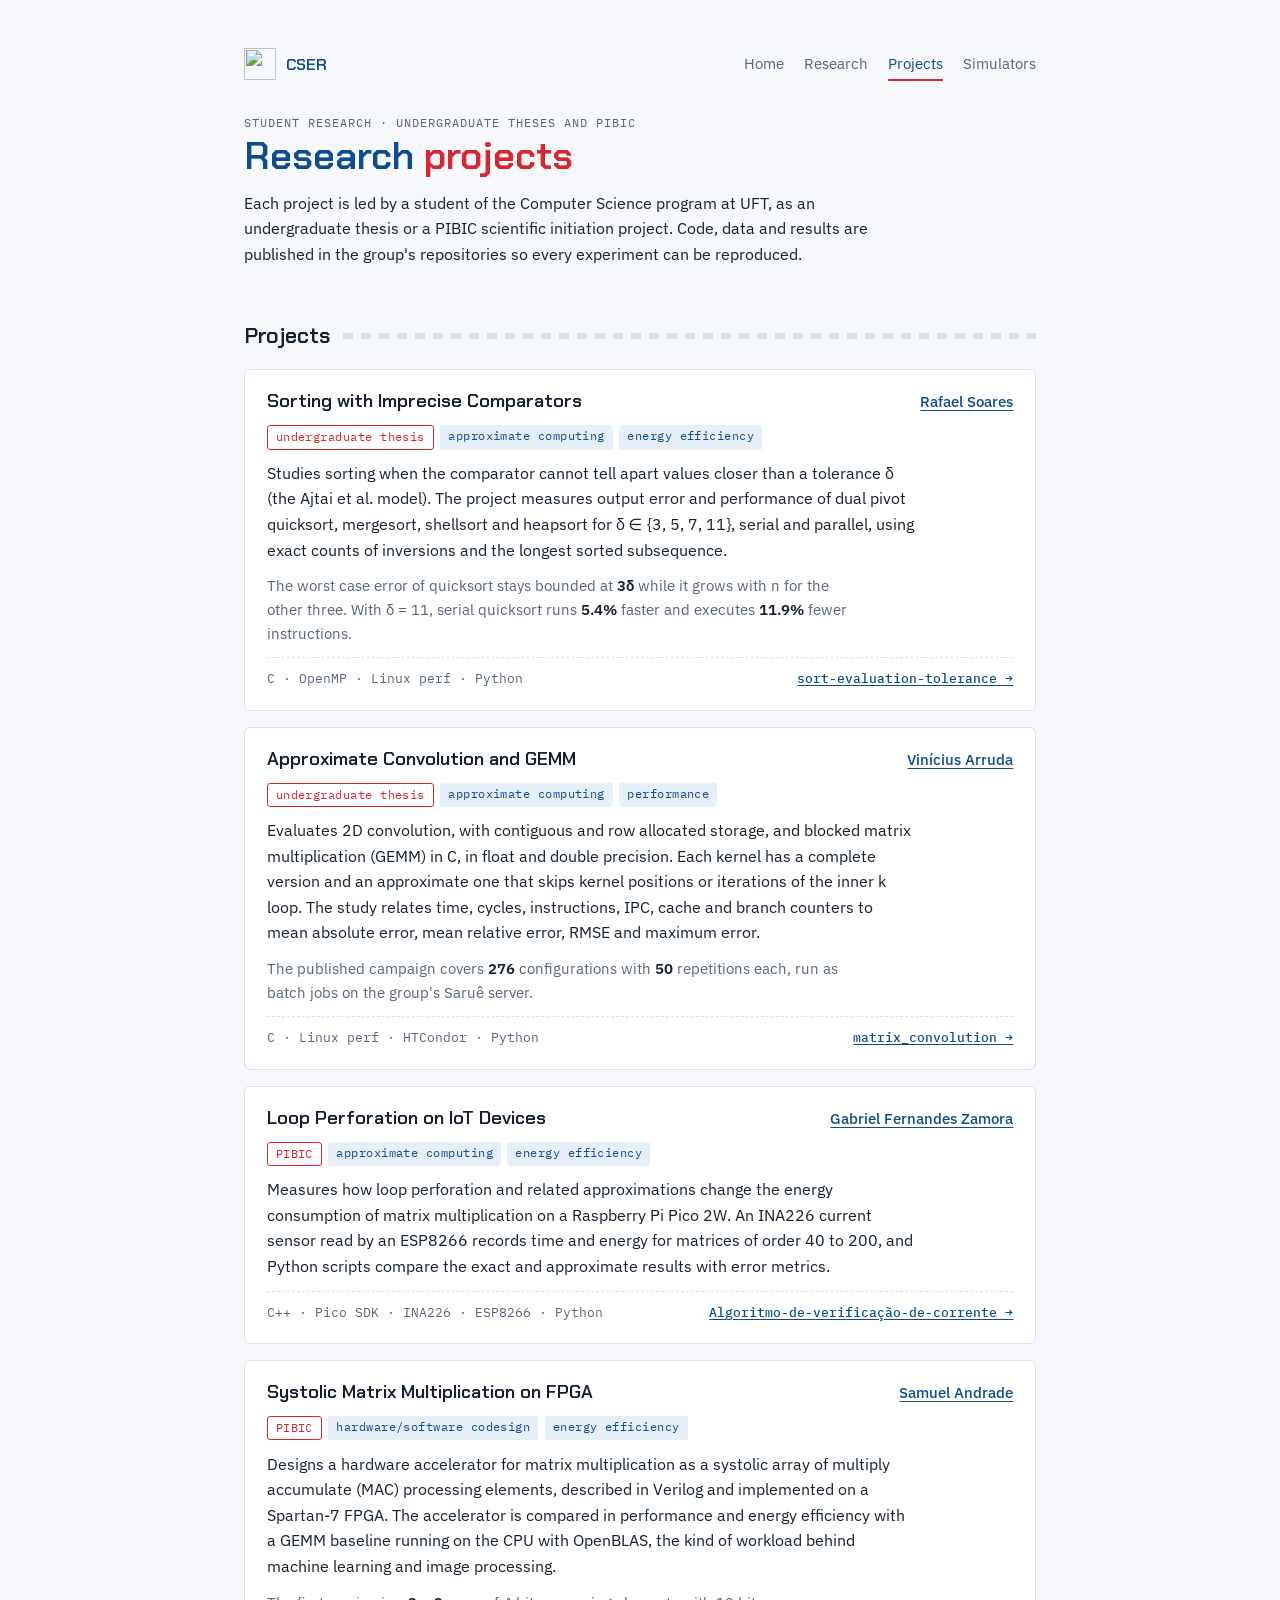
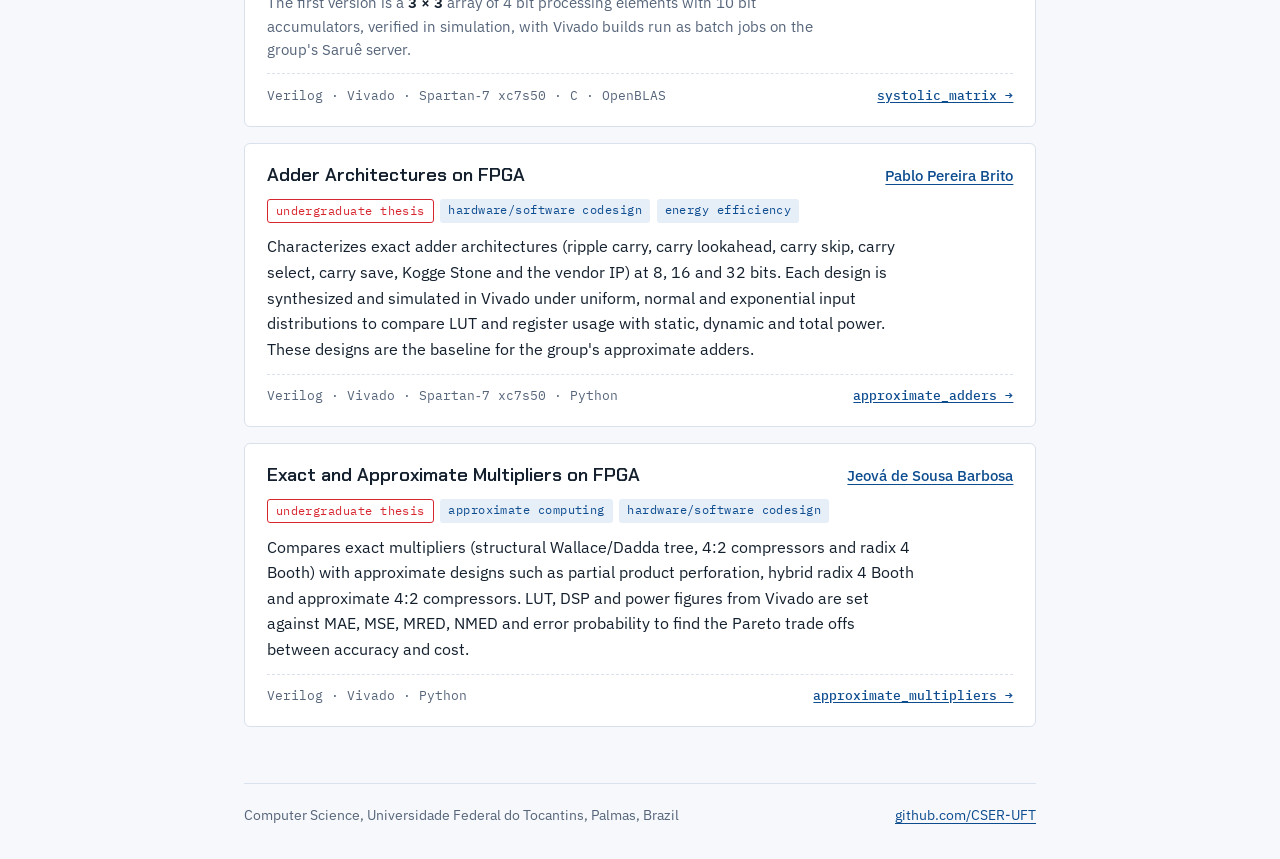
==== projects.html @ 8903ce68 "Projects page and the systolic_matrix project Projects move to their own page, with a commented temp" ====
<!DOCTYPE html>
<html lang="en">
<head>
<meta charset="UTF-8">
<meta name="viewport" content="width=device-width, initial-scale=1, viewport-fit=cover">
<title>CSER Projects</title>
<meta name="description" content="Student research projects of the CSER group at UFT: undergraduate theses and PIBIC projects on approximate computing, energy efficiency and hardware/software codesign.">
<link rel="icon" href="logo.png">
<link rel="preconnect" href="https://fonts.googleapis.com">
<link rel="preconnect" href="https://fonts.gstatic.com" crossorigin>
<link rel="stylesheet" href="https://fonts.googleapis.com/css2?family=Chakra+Petch:wght@500;600&family=IBM+Plex+Mono:wght@400;500&family=IBM+Plex+Sans:wght@400;500;600&display=swap">
<link rel="stylesheet" href="style.css">
</head>
<body>
<div class="wrap">
<div class="topbar">
  <a class="brand" href="index.html"><img src="logo.png" alt="">CSER</a>
  <nav aria-label="Site">
    <a href="index.html">Home</a>
    <a href="research.html">Research</a>
    <a href="projects.html" aria-current="page">Projects</a>
    <a href="simulators.html">Simulators</a>
  </nav>
</div>

<header style="grid-template-columns: 1fr;">
  <div>
    <div class="eyebrow">Student research &middot; undergraduate theses and PIBIC</div>
    <h1>Research <span>projects</span></h1>
    <p class="lead">Each project is led by a student of the Computer Science program at UFT, as an undergraduate thesis or a PIBIC scientific initiation project. Code, data and results are published in the group's repositories so every experiment can be reproduced.</p>
  </div>
</header>

<section aria-labelledby="projects-title">
  <h2 id="projects-title">Projects</h2>
  <div class="projects">

    <!--
    To add a project, copy this block below, fill it in and give it a unique id
    (also add a line to the list on the home page and a row to the README table).

    <article class="project" id="short-id">
      <div class="project-head">
        <h3>Project title</h3>
        <div class="people"><a href="https://github.com/USER">Student name</a></div>
      </div>
      <div class="tags"><span class="tag kind">undergraduate thesis or PIBIC</span><span class="tag">research area</span></div>
      <p>What the project studies and how.</p>
      <p class="result">Main result so far, with <strong>numbers</strong> (optional).</p>
      <div class="spec"><span class="stack">Languages &middot; tools</span><a class="repo" href="https://github.com/CSER-UFT/REPO">REPO &rarr;</a></div>
    </article>
    -->

    <article class="project" id="sorting">
      <div class="project-head">
        <h3>Sorting with Imprecise Comparators</h3>
        <div class="people"><a href="https://github.com/RafaelSoares12">Rafael Soares</a></div>
      </div>
      <div class="tags"><span class="tag kind">undergraduate thesis</span><span class="tag">approximate computing</span><span class="tag">energy efficiency</span></div>
      <p>Studies sorting when the comparator cannot tell apart values closer than a tolerance &delta; (the Ajtai et al. model). The project measures output error and performance of dual pivot quicksort, mergesort, shellsort and heapsort for &delta; &isin; {3, 5, 7, 11}, serial and parallel, using exact counts of inversions and the longest sorted subsequence.</p>
      <p class="result">The worst case error of quicksort stays bounded at <strong>3&delta;</strong> while it grows with n for the other three. With &delta; = 11, serial quicksort runs <strong>5.4%</strong> faster and executes <strong>11.9%</strong> fewer instructions.</p>
      <div class="spec"><span class="stack">C &middot; OpenMP &middot; Linux perf &middot; Python</span><a class="repo" href="https://github.com/CSER-UFT/sort-evaluation-tolerance">sort-evaluation-tolerance &rarr;</a></div>
    </article>

    <article class="project" id="convolution">
      <div class="project-head">
        <h3>Approximate Convolution and GEMM</h3>
        <div class="people"><a href="https://github.com/ViiniDev">Vinícius Arruda</a></div>
      </div>
      <div class="tags"><span class="tag kind">undergraduate thesis</span><span class="tag">approximate computing</span><span class="tag">performance</span></div>
      <p>Evaluates 2D convolution, with contiguous and row allocated storage, and blocked matrix multiplication (GEMM) in C, in float and double precision. Each kernel has a complete version and an approximate one that skips kernel positions or iterations of the inner k loop. The study relates time, cycles, instructions, IPC, cache and branch counters to mean absolute error, mean relative error, RMSE and maximum error.</p>
      <p class="result">The published campaign covers <strong>276</strong> configurations with <strong>50</strong> repetitions each, run as batch jobs on the group's Saruê server.</p>
      <div class="spec"><span class="stack">C &middot; Linux perf &middot; HTCondor &middot; Python</span><a class="repo" href="https://github.com/CSER-UFT/matrix_convolution">matrix_convolution &rarr;</a></div>
    </article>

    <article class="project" id="perforation">
      <div class="project-head">
        <h3>Loop Perforation on IoT Devices</h3>
        <div class="people"><a href="https://github.com/GFernandesZ">Gabriel Fernandes Zamora</a></div>
      </div>
      <div class="tags"><span class="tag kind">PIBIC</span><span class="tag">approximate computing</span><span class="tag">energy efficiency</span></div>
      <p>Measures how loop perforation and related approximations change the energy consumption of matrix multiplication on a Raspberry Pi Pico 2W. An INA226 current sensor read by an ESP8266 records time and energy for matrices of order 40 to 200, and Python scripts compare the exact and approximate results with error metrics.</p>
      <div class="spec"><span class="stack">C++ &middot; Pico SDK &middot; INA226 &middot; ESP8266 &middot; Python</span><a class="repo" href="https://github.com/CSER-UFT/Algoritmo-de-verifica-o-de-corrente">Algoritmo-de-verificação-de-corrente &rarr;</a></div>
    </article>

    <article class="project" id="systolic">
      <div class="project-head">
        <h3>Systolic Matrix Multiplication on FPGA</h3>
        <div class="people"><a href="https://github.com/Samuel1-salc">Samuel Andrade</a></div>
      </div>
      <div class="tags"><span class="tag kind">PIBIC</span><span class="tag">hardware/software codesign</span><span class="tag">energy efficiency</span></div>
      <p>Designs a hardware accelerator for matrix multiplication as a systolic array of multiply accumulate (MAC) processing elements, described in Verilog and implemented on a Spartan&#8209;7 FPGA. The accelerator is compared in performance and energy efficiency with a GEMM baseline running on the CPU with OpenBLAS, the kind of workload behind machine learning and image processing.</p>
      <p class="result">The first version is a <strong>3 &times; 3</strong> array of 4 bit processing elements with 10 bit accumulators, verified in simulation, with Vivado builds run as batch jobs on the group's Saru&ecirc; server.</p>
      <div class="spec"><span class="stack">Verilog &middot; Vivado &middot; Spartan&#8209;7 xc7s50 &middot; C &middot; OpenBLAS</span><a class="repo" href="https://github.com/CSER-UFT/systolic_matrix">systolic_matrix &rarr;</a></div>
    </article>

    <article class="project" id="adders">
      <div class="project-head">
        <h3>Adder Architectures on FPGA</h3>
        <div class="people"><a href="https://github.com/httpablo">Pablo Pereira Brito</a></div>
      </div>
      <div class="tags"><span class="tag kind">undergraduate thesis</span><span class="tag">hardware/software codesign</span><span class="tag">energy efficiency</span></div>
      <p>Characterizes exact adder architectures (ripple carry, carry lookahead, carry skip, carry select, carry save, Kogge Stone and the vendor IP) at 8, 16 and 32 bits. Each design is synthesized and simulated in Vivado under uniform, normal and exponential input distributions to compare LUT and register usage with static, dynamic and total power. These designs are the baseline for the group's approximate adders.</p>
      <div class="spec"><span class="stack">Verilog &middot; Vivado &middot; Spartan&#8209;7 xc7s50 &middot; Python</span><a class="repo" href="https://github.com/CSER-UFT/approximate_adders">approximate_adders &rarr;</a></div>
    </article>

    <article class="project" id="multipliers">
      <div class="project-head">
        <h3>Exact and Approximate Multipliers on FPGA</h3>
        <div class="people"><a href="https://github.com/jeovasb00">Jeová de Sousa Barbosa</a></div>
      </div>
      <div class="tags"><span class="tag kind">undergraduate thesis</span><span class="tag">approximate computing</span><span class="tag">hardware/software codesign</span></div>
      <p>Compares exact multipliers (structural Wallace/Dadda tree, 4:2 compressors and radix 4 Booth) with approximate designs such as partial product perforation, hybrid radix 4 Booth and approximate 4:2 compressors. LUT, DSP and power figures from Vivado are set against MAE, MSE, MRED, NMED and error probability to find the Pareto trade offs between accuracy and cost.</p>
      <div class="spec"><span class="stack">Verilog &middot; Vivado &middot; Python</span><a class="repo" href="https://github.com/CSER-UFT/approximate_multipliers">approximate_multipliers &rarr;</a></div>
    </article>

  </div>
</section>

<footer>
  <span>Computer Science, Universidade Federal do Tocantins, Palmas, Brazil</span>
  <a href="https://github.com/CSER-UFT">github.com/CSER-UFT</a>
</footer>

</div>
</body>
</html>
---- style.css ----
/* Layout: one narrow column like a datasheet; header block, research areas, project entries with a spec line, member roster. */
:root {
  --bg: #f6f8fb;
  --surface: #ffffff;
  --fg: #14202e;
  --muted: #56657a;
  --line: #d9e1ec;
  --chip: #0d4c8f;        /* package blue from the logo */
  --chip-soft: #e6eef8;
  --segment: #d8262f;     /* seven segment red from the logo, used sparingly */
  --font-display: "Chakra Petch", "IBM Plex Sans", system-ui, sans-serif;
  --font-body: "IBM Plex Sans", system-ui, -apple-system, "Segoe UI", sans-serif;
  --font-mono: "IBM Plex Mono", ui-monospace, "SFMono-Regular", Menlo, monospace;
  color-scheme: light;
}
@media (prefers-color-scheme: dark) {
  :root:not([data-theme="light"]) {
    --bg: #0d141d; --surface: #131c28; --fg: #e3e9f2; --muted: #93a2b7;
    --line: #243246; --chip: #7fb0ea; --chip-soft: #18283c; --segment: #ff5a5f;
    color-scheme: dark;
  }
}
:root[data-theme="dark"] {
  --bg: #0d141d; --surface: #131c28; --fg: #e3e9f2; --muted: #93a2b7;
  --line: #243246; --chip: #7fb0ea; --chip-soft: #18283c; --segment: #ff5a5f;
  color-scheme: dark;
}

* { box-sizing: border-box; }
html { -webkit-text-size-adjust: 100%; }
body {
  margin: 0;
  background: var(--bg);
  color: var(--fg);
  font-family: var(--font-body);
  font-size: 1rem;
  line-height: 1.6;
}
.wrap {
  max-width: 52rem;
  margin: 0 auto;
  padding-inline: 1.25rem;
  padding-block: 3rem 2rem;
  display: grid;
  gap: 3.5rem;
}
a { color: var(--chip); text-underline-offset: 0.18em; }
a:hover { text-decoration-thickness: 2px; }
a:focus-visible { outline: 2px solid var(--segment); outline-offset: 2px; border-radius: 2px; }
h1, h2, h3 { font-family: var(--font-display); font-weight: 600; line-height: 1.2; text-wrap: balance; margin: 0; }
p { margin: 0; }

/* Header */
header { display: grid; grid-template-columns: auto 1fr; gap: 1.5rem; align-items: center; }
header img { width: 6.5rem; height: 6.5rem; }
.eyebrow {
  font-family: var(--font-mono); font-size: 0.78rem; letter-spacing: 0.08em;
  text-transform: uppercase; color: var(--muted);
}
h1 { font-size: clamp(1.7rem, 4.5vw, 2.4rem); color: var(--chip); }
h1 span { color: var(--segment); }
.lead { margin-top: 0.75rem; max-width: 40rem; color: var(--fg); }
@media (max-width: 34rem) {
  header { grid-template-columns: 1fr; }
  header img { width: 5rem; height: 5rem; }
}

/* Section headings with a pin row, echoing the chip package in the logo */
section { display: grid; gap: 1.25rem; }
h2 {
  font-size: 1.35rem; display: flex; align-items: center; gap: 0.75rem;
}
h2::after {
  content: ""; flex: 1; height: 6px;
  background: repeating-linear-gradient(90deg, var(--line) 0 10px, transparent 10px 18px);
}

/* Research areas */
.areas { display: grid; grid-template-columns: repeat(3, 1fr); gap: 1rem; }
.area { border-top: 3px solid var(--chip); padding-top: 0.75rem; display: grid; gap: 0.35rem; align-content: start; }
.area h3 { font-size: 1rem; }
.area p { color: var(--muted); font-size: 0.93rem; }
@media (max-width: 40rem) { .areas { grid-template-columns: 1fr; } }

/* Projects */
.projects { display: grid; gap: 1rem; }
.project {
  background: var(--surface); border: 1px solid var(--line); border-radius: 6px;
  padding: 1.25rem 1.35rem; display: grid; gap: 0.7rem; min-width: 0;
}
.project-head { display: flex; flex-wrap: wrap; align-items: baseline; justify-content: space-between; gap: 0.25rem 1rem; }
.project h3 { font-size: 1.15rem; }
.people { font-size: 0.93rem; color: var(--muted); }
.people a { font-weight: 500; }
.tags { display: flex; flex-wrap: wrap; gap: 0.4rem; }
.tag {
  font-family: var(--font-mono); font-size: 0.72rem; letter-spacing: 0.04em;
  padding: 0.12rem 0.5rem; border-radius: 3px; background: var(--chip-soft); color: var(--chip);
}
.tag.kind { background: transparent; border: 1px solid var(--segment); color: var(--segment); }
.project p { max-width: 65ch; }
.result { font-size: 0.93rem; color: var(--muted); }
.result strong { color: var(--fg); font-weight: 600; font-variant-numeric: tabular-nums; }
.spec {
  display: flex; flex-wrap: wrap; justify-content: space-between; align-items: center; gap: 0.5rem 1rem;
  border-top: 1px dashed var(--line); padding-top: 0.7rem;
  font-family: var(--font-mono); font-size: 0.8rem; color: var(--muted);
}
.spec .stack { min-width: 0; overflow-wrap: anywhere; }
.repo { font-weight: 500; white-space: nowrap; }

/* Members */
.roster { display: grid; grid-template-columns: repeat(2, minmax(0, 1fr)); gap: 0.25rem 2rem; list-style: none; margin: 0; padding: 0; }
.roster li { display: flex; justify-content: space-between; gap: 1rem; padding-block: 0.45rem; border-bottom: 1px solid var(--line); }
.roster .handle { font-family: var(--font-mono); font-size: 0.82rem; color: var(--muted); white-space: nowrap; }
.roster-label { font-family: var(--font-mono); font-size: 0.78rem; letter-spacing: 0.08em; text-transform: uppercase; color: var(--muted); }
.members { display: grid; gap: 1.5rem; }
.members > div { display: grid; gap: 0.5rem; }
@media (max-width: 40rem) { .roster { grid-template-columns: 1fr; } }

footer {
  border-top: 1px solid var(--line); padding-top: 1.25rem;
  display: flex; flex-wrap: wrap; justify-content: space-between; gap: 0.5rem 1.5rem;
  font-size: 0.88rem; color: var(--muted);
}

/* Site navigation */
.topbar { display: flex; flex-wrap: wrap; align-items: center; justify-content: space-between; gap: 0.5rem 1.5rem; }
.brand { display: flex; align-items: center; gap: 0.6rem; font-family: var(--font-display); font-weight: 600; color: var(--chip); text-decoration: none; }
.brand img { width: 2rem; height: 2rem; }
.topbar nav { display: flex; flex-wrap: wrap; gap: 0.25rem 1.25rem; font-size: 0.95rem; }
.topbar nav a { text-decoration: none; color: var(--muted); padding-block: 0.2rem; border-bottom: 2px solid transparent; }
.topbar nav a:hover { color: var(--fg); }
.topbar nav a[aria-current="page"] { color: var(--chip); border-bottom-color: var(--segment); }
.wrap > .topbar + * { margin-top: -1.5rem; }

/* Research page */
.prose { display: grid; gap: 0.9rem; max-width: 65ch; }
.layers { display: grid; grid-template-columns: repeat(3, minmax(0, 1fr)); gap: 1rem; }
.layers > div { border-top: 3px solid var(--chip); padding-top: 0.75rem; display: grid; gap: 0.35rem; align-content: start; }
.layers h3 { font-size: 1rem; }
.layers p { font-size: 0.93rem; color: var(--muted); }
@media (max-width: 40rem) { .layers { grid-template-columns: 1fr; } }
.method { display: grid; gap: 1rem; }
.method > div { background: var(--surface); border: 1px solid var(--line); border-radius: 6px; padding: 1.1rem 1.25rem; display: grid; gap: 0.5rem; min-width: 0; }
.method h3 { font-size: 1.05rem; }
.method ul { margin: 0; padding-left: 1.2rem; display: grid; gap: 0.3rem; }
.notation { background: var(--chip-soft); border-radius: 6px; padding: 0.9rem 1.1rem; font-size: 0.95rem; }
.metrics { display: grid; grid-template-columns: repeat(2, minmax(0, 1fr)); gap: 1rem; }
.metric { background: var(--surface); border: 1px solid var(--line); border-radius: 6px; padding: 1rem 1.15rem; display: grid; gap: 0.45rem; align-content: start; min-width: 0; }
.metric-head { display: flex; align-items: baseline; gap: 0.6rem; flex-wrap: wrap; }
.metric-head .abbr { font-family: var(--font-mono); font-weight: 500; color: var(--segment); }
.metric-head h3 { font-size: 0.98rem; }
.metric .eq { overflow-x: auto; overflow-y: hidden; padding-block: 0.15rem; }
.metric p { font-size: 0.9rem; color: var(--muted); }
@media (max-width: 44rem) { .metrics { grid-template-columns: 1fr; } }
mjx-container { color: var(--fg); }


/* Research page, extended */
.two-col { display: grid; grid-template-columns: repeat(2, minmax(0, 1fr)); gap: 1.5rem 2.5rem; }
.two-col h3 { font-size: 1.02rem; }
.plain { margin: 0; padding-left: 1.2rem; display: grid; gap: 0.25rem; }
@media (max-width: 44rem) { .two-col { grid-template-columns: 1fr; } }
.steps { counter-reset: step; list-style: none; margin: 0; padding: 0; display: grid; grid-template-columns: repeat(3, minmax(0, 1fr)); gap: 1rem; }
.steps li { counter-increment: step; display: block; min-width: 0; background: var(--surface); border: 1px solid var(--line); border-radius: 6px; padding: 0.85rem 1rem 1rem; font-size: 0.95rem; line-height: 1.5; }
.steps li::before { content: counter(step, decimal-leading-zero); display: block; margin-bottom: 0.35rem; font-family: var(--font-mono); font-size: 0.8rem; font-weight: 500; letter-spacing: 0.06em; color: var(--segment); }
.steps strong { color: var(--chip); font-weight: 600; }
@media (max-width: 52rem) { .steps { grid-template-columns: repeat(2, minmax(0, 1fr)); } }
@media (max-width: 34rem) { .steps { grid-template-columns: 1fr; } }
.caption { font-size: 0.88rem; color: var(--muted); max-width: 65ch; }
.stack { display: grid; gap: 0.6rem; }
.layer { display: grid; grid-template-columns: 11rem 1fr; gap: 1rem; align-items: start; background: var(--surface); border: 1px solid var(--line); border-radius: 6px; padding: 1rem 1.1rem; }
.layer-name { font-family: var(--font-display); font-weight: 600; color: var(--chip); }
.chips { list-style: none; margin: 0; padding: 0; display: flex; flex-wrap: wrap; gap: 0.4rem; }
.chips li { font-size: 0.86rem; padding: 0.2rem 0.6rem; border-radius: 3px; background: var(--chip-soft); }
@media (max-width: 40rem) { .layer { grid-template-columns: 1fr; gap: 0.5rem; } }
.examples { display: grid; grid-template-columns: repeat(2, minmax(0, 1fr)); gap: 1rem; }
.example { background: var(--surface); border: 1px solid var(--line); border-radius: 6px; padding: 1rem 1.1rem; display: grid; gap: 0.55rem; align-content: start; min-width: 0; }
.example h3 { font-size: 1.02rem; }
.ex-kind { font-size: 0.88rem; color: var(--muted); }
.ex-step { display: grid; gap: 0.25rem; min-width: 0; }
.ex-label { font-family: var(--font-mono); font-size: 0.72rem; letter-spacing: 0.06em; text-transform: uppercase; color: var(--muted); }
.ex-label.ax { color: var(--segment); }
.example pre { margin: 0; overflow-x: auto; background: var(--bg); border: 1px solid var(--line); border-radius: 4px; padding: 0.55rem 0.7rem; font-family: var(--font-mono); font-size: 0.8rem; line-height: 1.5; }
.ex-note { font-size: 0.88rem; }
.cores { display: grid; gap: 4px; width: max-content; }
.cores.c4 { grid-template-columns: repeat(4, 1.1rem); }
.cores.c3 { grid-template-columns: repeat(3, 1.1rem); }
.cores i { display: block; width: 1.1rem; height: 1.1rem; border-radius: 2px; background: var(--chip); }
.cores.c3 i { opacity: 0.6; }
@media (max-width: 44rem) { .examples { grid-template-columns: 1fr; } }
.fronts { display: grid; grid-template-columns: repeat(2, minmax(0, 1fr)); gap: 1.25rem 2rem; }
.fronts article { display: grid; gap: 0.35rem; align-content: start; border-top: 3px solid var(--chip); padding-top: 0.75rem; }
.fronts h3 { font-size: 1.02rem; }
.fronts p { font-size: 0.95rem; }
@media (max-width: 44rem) { .fronts { grid-template-columns: 1fr; } }
.map { margin: 0; display: grid; gap: 0.5rem; overflow-x: auto; }
.map svg { width: 100%; max-width: 40rem; min-width: 30rem; height: auto; justify-self: center; }
.map .nodes rect { fill: var(--surface); stroke: var(--chip); stroke-width: 1.2; }
.map .nt { fill: var(--fg); font-family: var(--font-display); font-weight: 600; font-size: 14px; }
.map .ns { fill: var(--muted); font-family: var(--font-body); font-size: 11.5px; }
.map .e { fill: none; stroke: var(--chip); stroke-width: 1.6; }
.map .e.d { stroke: var(--muted); stroke-dasharray: 5 4; }
.map .el { fill: var(--muted); font-family: var(--font-mono); font-size: 10.5px; }
.map figcaption { font-size: 0.85rem; color: var(--muted); display: flex; flex-wrap: wrap; align-items: center; gap: 0.4rem; justify-content: center; }
.key { display: inline-block; width: 1.8rem; height: 0; border-top: 2px solid var(--chip); margin-left: 0.6rem; }
.key.dashed { border-top: 2px dashed var(--muted); }
.refs { margin: 0; padding-left: 1.2rem; display: grid; gap: 0.45rem; font-size: 0.92rem; max-width: 70ch; }

/* Faculty roles stay readable and wrap on narrow screens */
.roster.faculty .handle { white-space: normal; text-align: right; }

/* Simulators page */
.glance { overflow-x: auto; }
.glance table { width: 100%; border-collapse: collapse; font-size: 0.93rem; }
.glance th { text-align: left; font-family: var(--font-mono); font-size: 0.75rem; letter-spacing: 0.06em; text-transform: uppercase; color: var(--muted); font-weight: 500; padding: 0.4rem 0.75rem 0.4rem 0; border-bottom: 2px solid var(--line); }
.glance td { padding: 0.5rem 0.75rem 0.5rem 0; border-bottom: 1px solid var(--line); vertical-align: top; }
.glance td:first-child a { font-weight: 600; white-space: nowrap; }
.glance td:last-child { white-space: nowrap; color: var(--muted); font-family: var(--font-mono); font-size: 0.82rem; }
.sim { scroll-margin-top: 1rem; }
.shot { margin: 0; border: 1px solid var(--line); border-radius: 4px; background: #ffffff; padding: 0.5rem; }
.shot img { display: block; width: 100%; height: auto; }
.sim .plain { font-size: 0.95rem; max-width: 65ch; }
.links { display: flex; flex-wrap: wrap; align-items: center; gap: 0.5rem 1rem; }
.btn-open { font-family: var(--font-body); font-weight: 600; font-size: 0.85rem; text-decoration: none; color: #ffffff; background: var(--chip); border-radius: 4px; padding: 0.3rem 0.8rem; white-space: nowrap; }
.btn-open:hover { background: var(--segment); }
:root[data-theme="dark"] .btn-open { color: #0d141d; }
@media (prefers-color-scheme: dark) { :root:not([data-theme="light"]) .btn-open { color: #0d141d; } }
.teaser { background: var(--surface); border: 1px solid var(--line); border-radius: 6px; padding: 1.1rem 1.35rem; display: grid; gap: 0.6rem; }
.teaser ul { margin: 0; padding-left: 1.2rem; display: grid; gap: 0.2rem; }
.project { scroll-margin-top: 1rem; }
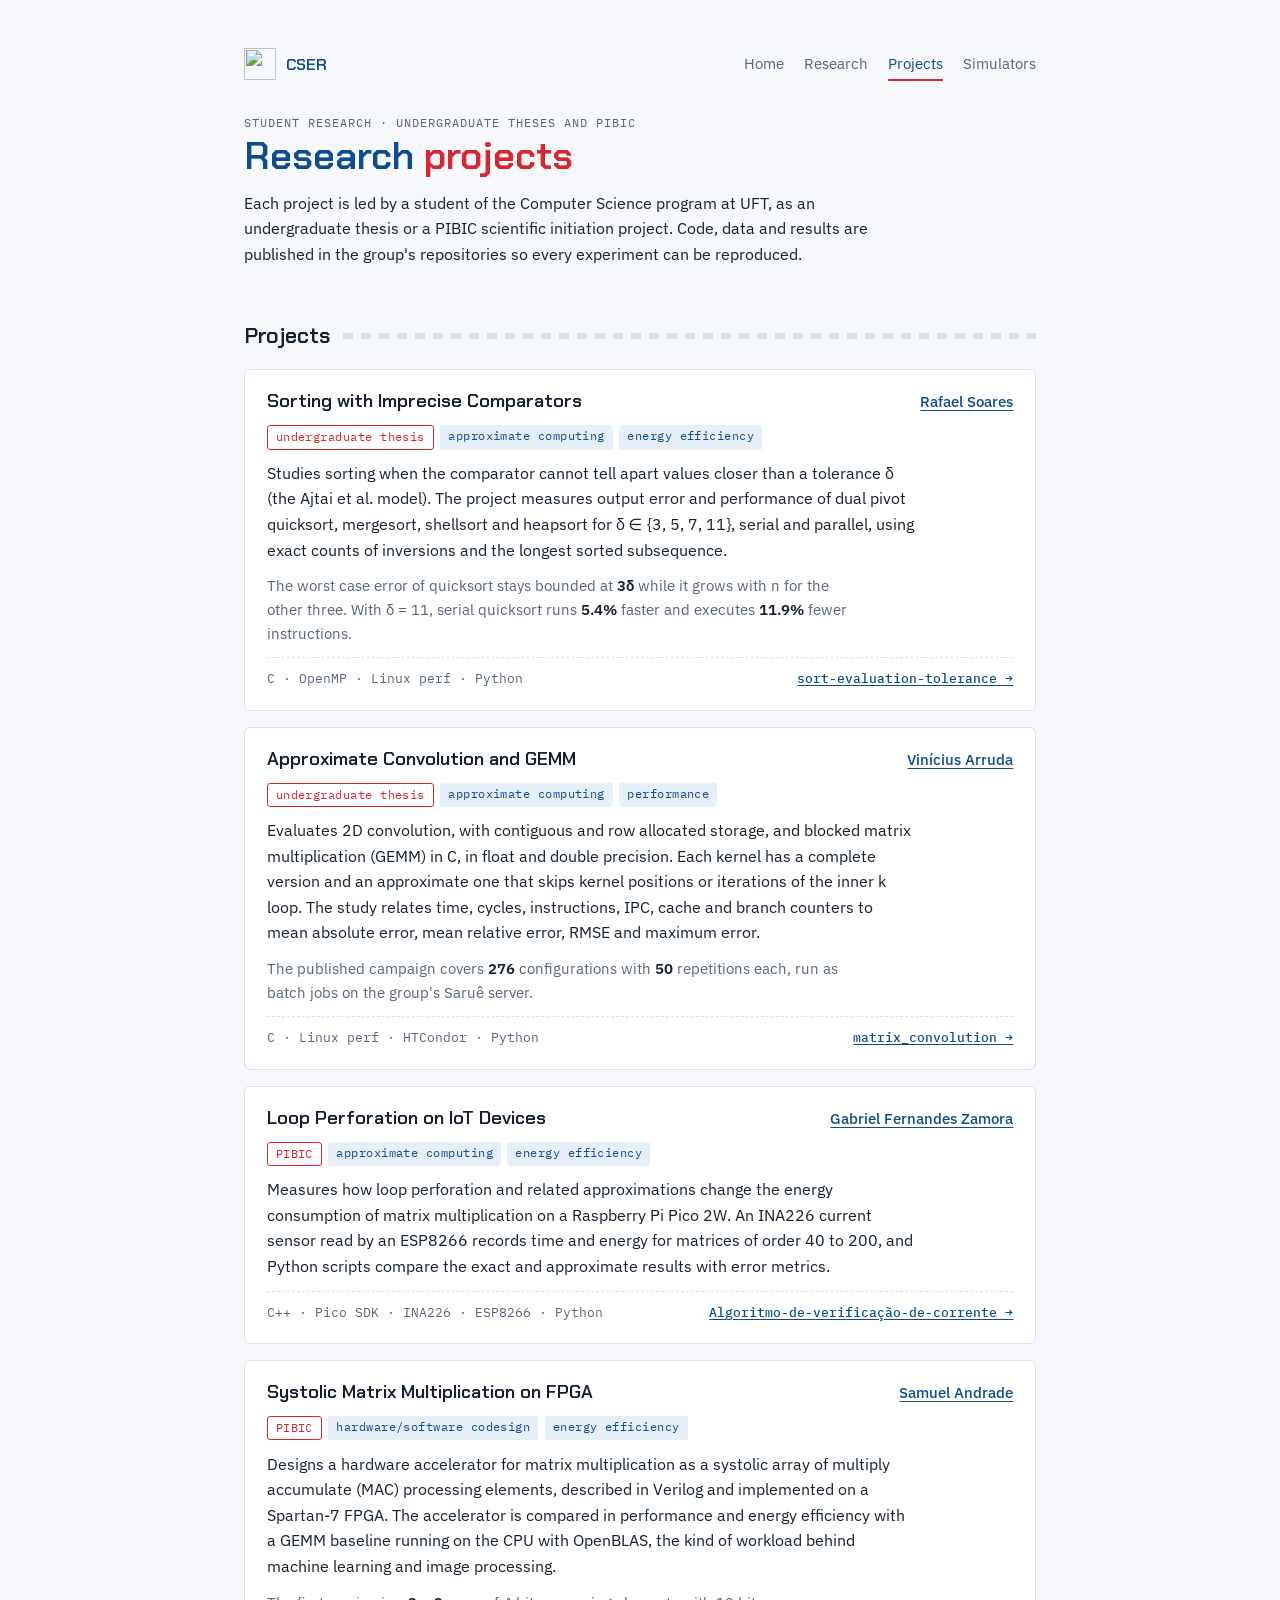
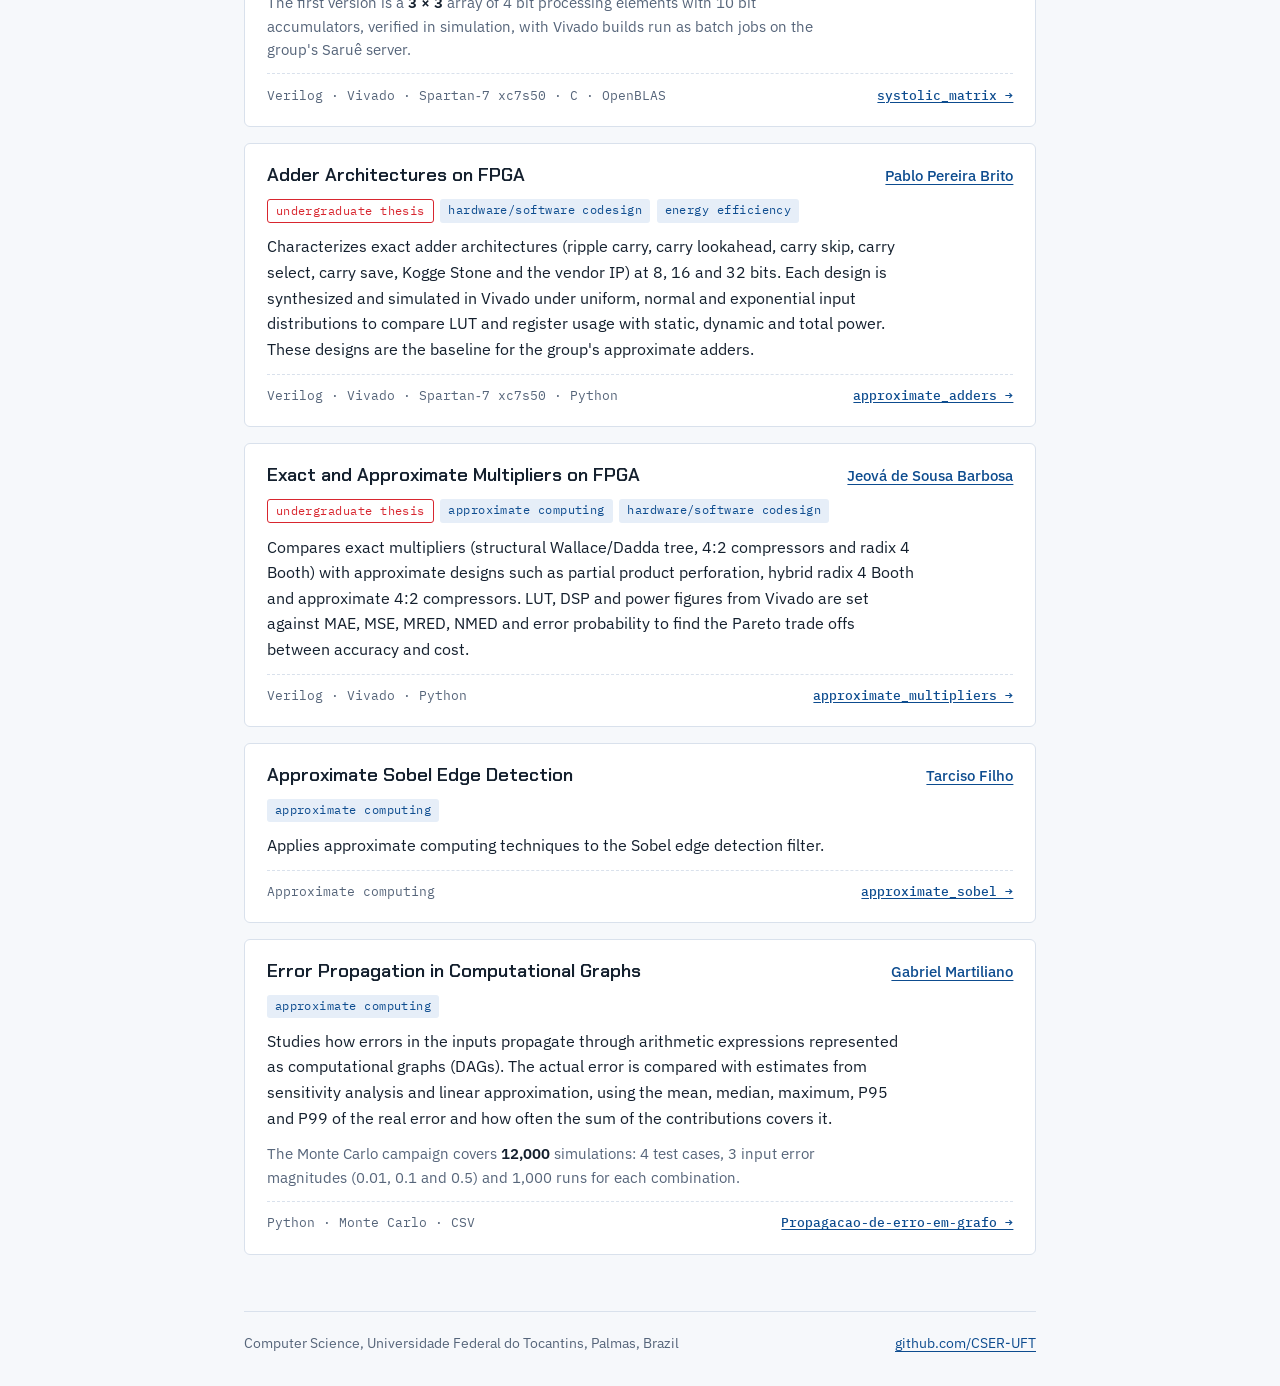
==== commit ebf45a6f: "Corrige aluno (Gabriel Martiliano) e adiciona projetos approximate_sobel e Propagacao-de-erro-em-gra" ====
--- a/projects.html
+++ b/projects.html
@@ -114,6 +114,27 @@
       <div class="spec"><span class="stack">Verilog &middot; Vivado &middot; Python</span><a class="repo" href="https://github.com/CSER-UFT/approximate_multipliers">approximate_multipliers &rarr;</a></div>
     </article>
 
+    <article class="project" id="sobel">
+      <div class="project-head">
+        <h3>Approximate Sobel Edge Detection</h3>
+        <div class="people"><a href="https://github.com/tarcisof">Tarciso Filho</a></div>
+      </div>
+      <div class="tags"><span class="tag">approximate computing</span></div>
+      <p>Applies approximate computing techniques to the Sobel edge detection filter.</p>
+      <div class="spec"><span class="stack">Approximate computing</span><a class="repo" href="https://github.com/CSER-UFT/approximate_sobel">approximate_sobel &rarr;</a></div>
+    </article>
+
+    <article class="project" id="error-propagation">
+      <div class="project-head">
+        <h3>Error Propagation in Computational Graphs</h3>
+        <div class="people"><a href="https://github.com/gabrielMartiliano">Gabriel Martiliano</a></div>
+      </div>
+      <div class="tags"><span class="tag">approximate computing</span></div>
+      <p>Studies how errors in the inputs propagate through arithmetic expressions represented as computational graphs (DAGs). The actual error is compared with estimates from sensitivity analysis and linear approximation, using the mean, median, maximum, P95 and P99 of the real error and how often the sum of the contributions covers it.</p>
+      <p class="result">The Monte Carlo campaign covers <strong>12,000</strong> simulations: 4 test cases, 3 input error magnitudes (0.01, 0.1 and 0.5) and 1,000 runs for each combination.</p>
+      <div class="spec"><span class="stack">Python &middot; Monte Carlo &middot; CSV</span><a class="repo" href="https://github.com/gabrielMartiliano/Propagacao-de-erro-em-grafo">Propagacao-de-erro-em-grafo &rarr;</a></div>
+    </article>
+
   </div>
 </section>
 
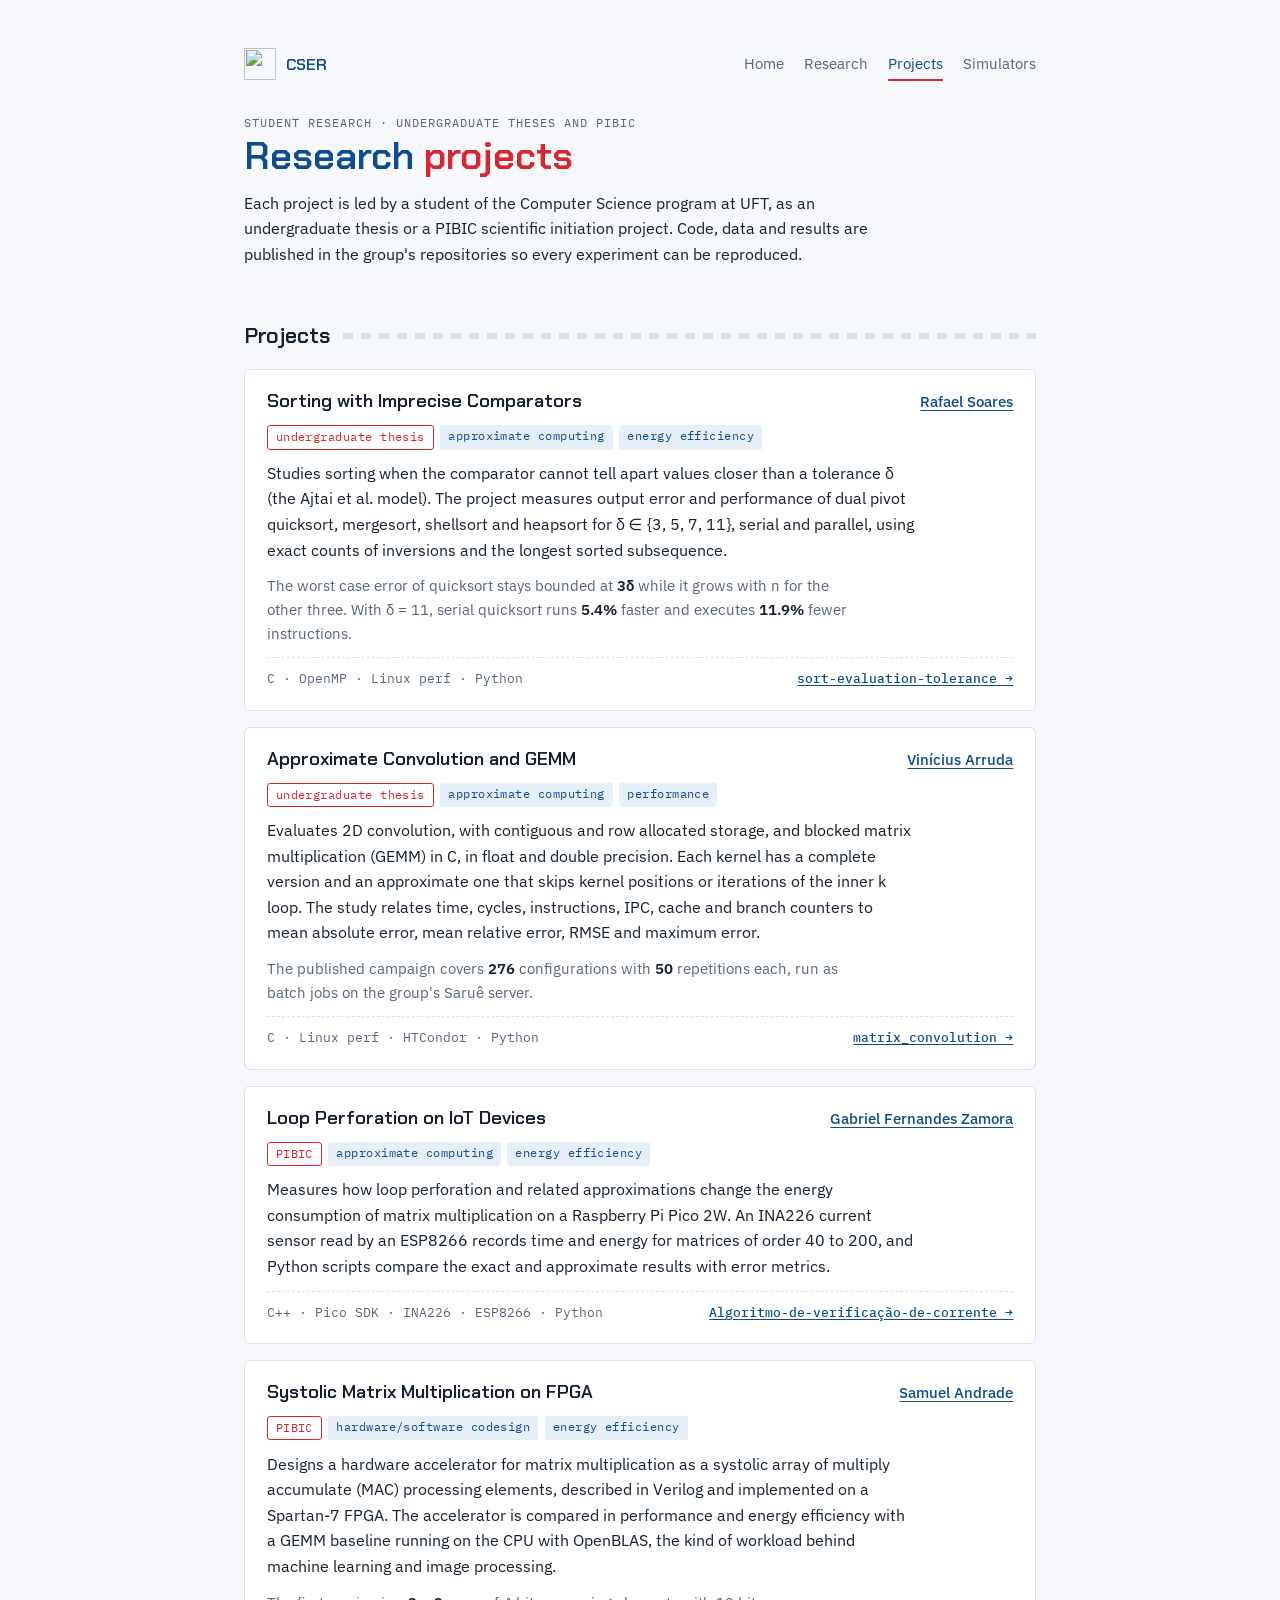
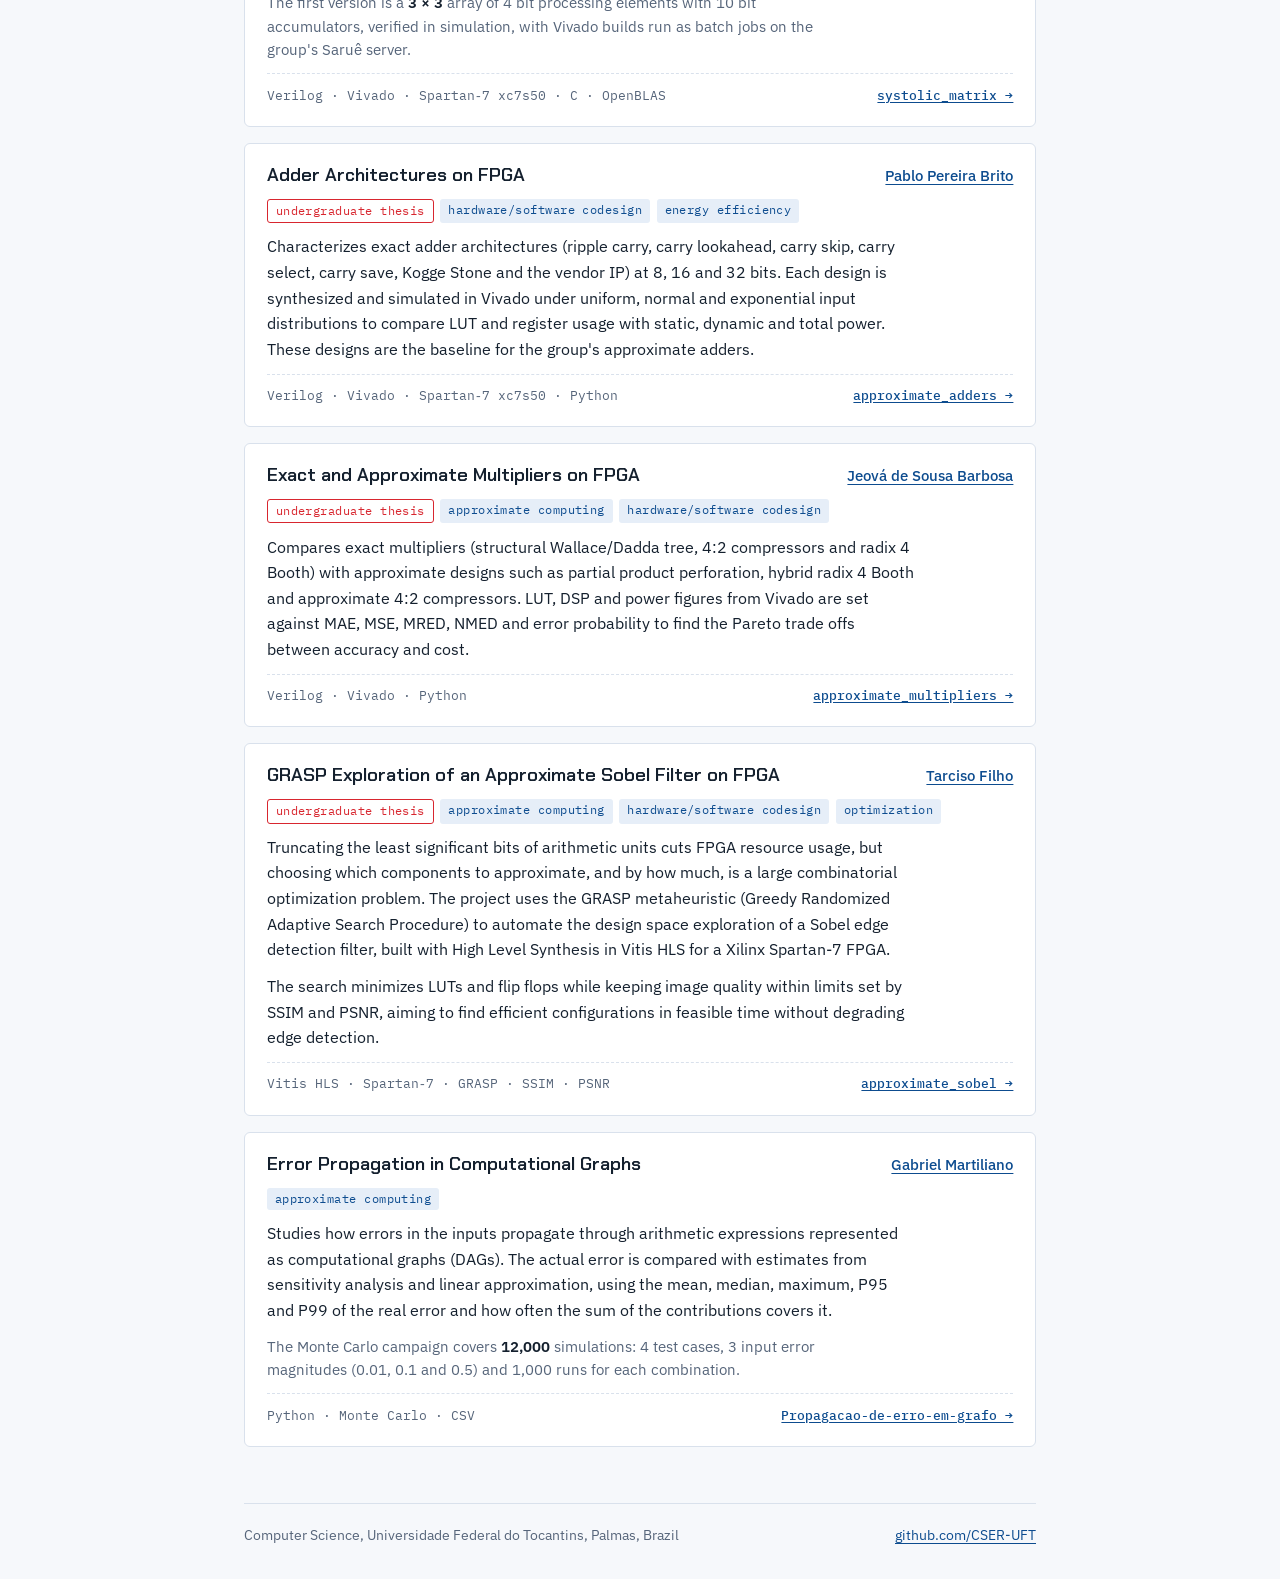
==== commit 3b75433e: "Detalha o projeto do Tarciso (GRASP para filtro Sobel aproximado em FPGA)" ====
--- a/projects.html
+++ b/projects.html
@@ -116,12 +116,13 @@
 
     <article class="project" id="sobel">
       <div class="project-head">
-        <h3>Approximate Sobel Edge Detection</h3>
+        <h3>GRASP Exploration of an Approximate Sobel Filter on FPGA</h3>
         <div class="people"><a href="https://github.com/tarcisof">Tarciso Filho</a></div>
       </div>
-      <div class="tags"><span class="tag">approximate computing</span></div>
-      <p>Applies approximate computing techniques to the Sobel edge detection filter.</p>
-      <div class="spec"><span class="stack">Approximate computing</span><a class="repo" href="https://github.com/CSER-UFT/approximate_sobel">approximate_sobel &rarr;</a></div>
+      <div class="tags"><span class="tag kind">undergraduate thesis</span><span class="tag">approximate computing</span><span class="tag">hardware/software codesign</span><span class="tag">optimization</span></div>
+      <p>Truncating the least significant bits of arithmetic units cuts FPGA resource usage, but choosing which components to approximate, and by how much, is a large combinatorial optimization problem. The project uses the GRASP metaheuristic (Greedy Randomized Adaptive Search Procedure) to automate the design space exploration of a Sobel edge detection filter, built with High Level Synthesis in Vitis HLS for a Xilinx Spartan&#8209;7 FPGA.</p>
+      <p>The search minimizes LUTs and flip flops while keeping image quality within limits set by SSIM and PSNR, aiming to find efficient configurations in feasible time without degrading edge detection.</p>
+      <div class="spec"><span class="stack">Vitis HLS &middot; Spartan&#8209;7 &middot; GRASP &middot; SSIM &middot; PSNR</span><a class="repo" href="https://github.com/CSER-UFT/approximate_sobel">approximate_sobel &rarr;</a></div>
     </article>
 
     <article class="project" id="error-propagation">
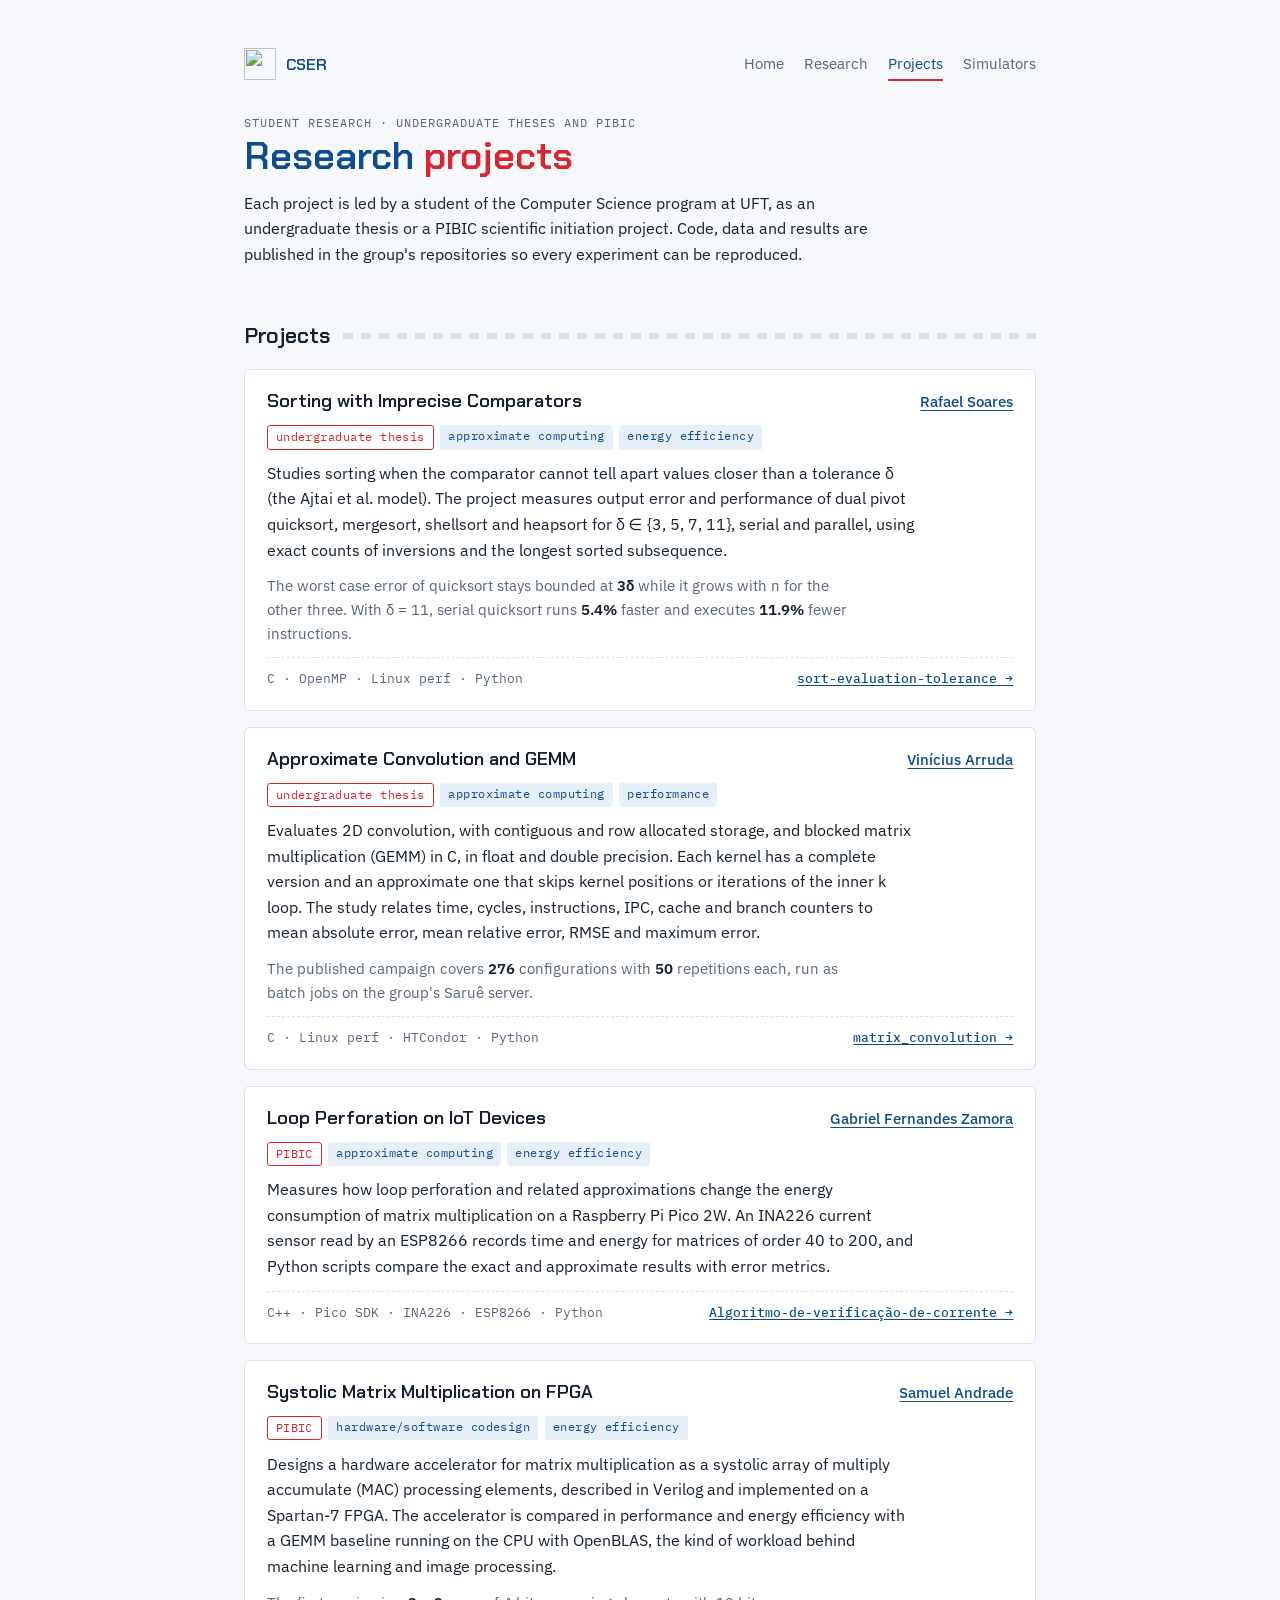
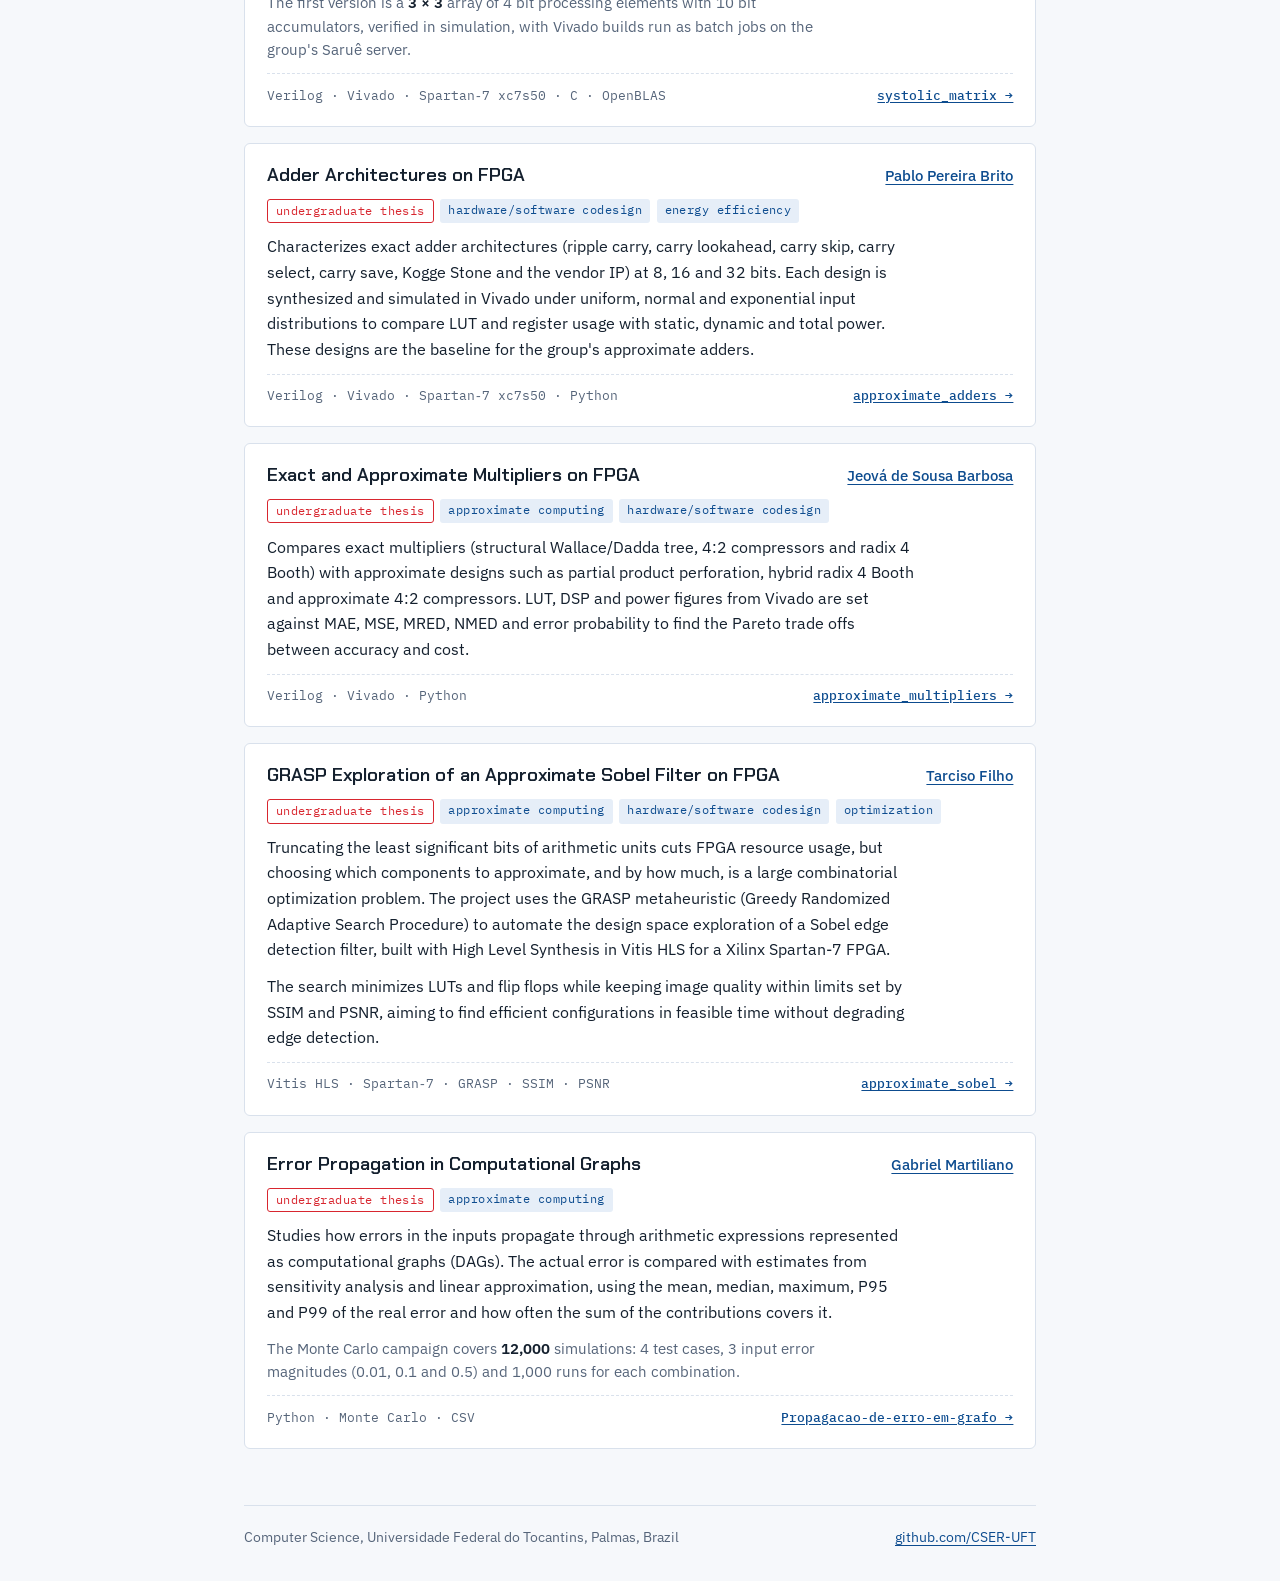
==== commit fd57241e: "Marca o projeto do Gabriel Martiliano como monografia" ====
--- a/projects.html
+++ b/projects.html
@@ -130,7 +130,7 @@
         <h3>Error Propagation in Computational Graphs</h3>
         <div class="people"><a href="https://github.com/gabrielMartiliano">Gabriel Martiliano</a></div>
       </div>
-      <div class="tags"><span class="tag">approximate computing</span></div>
+      <div class="tags"><span class="tag kind">undergraduate thesis</span><span class="tag">approximate computing</span></div>
       <p>Studies how errors in the inputs propagate through arithmetic expressions represented as computational graphs (DAGs). The actual error is compared with estimates from sensitivity analysis and linear approximation, using the mean, median, maximum, P95 and P99 of the real error and how often the sum of the contributions covers it.</p>
       <p class="result">The Monte Carlo campaign covers <strong>12,000</strong> simulations: 4 test cases, 3 input error magnitudes (0.01, 0.1 and 0.5) and 1,000 runs for each combination.</p>
       <div class="spec"><span class="stack">Python &middot; Monte Carlo &middot; CSV</span><a class="repo" href="https://github.com/gabrielMartiliano/Propagacao-de-erro-em-grafo">Propagacao-de-erro-em-grafo &rarr;</a></div>
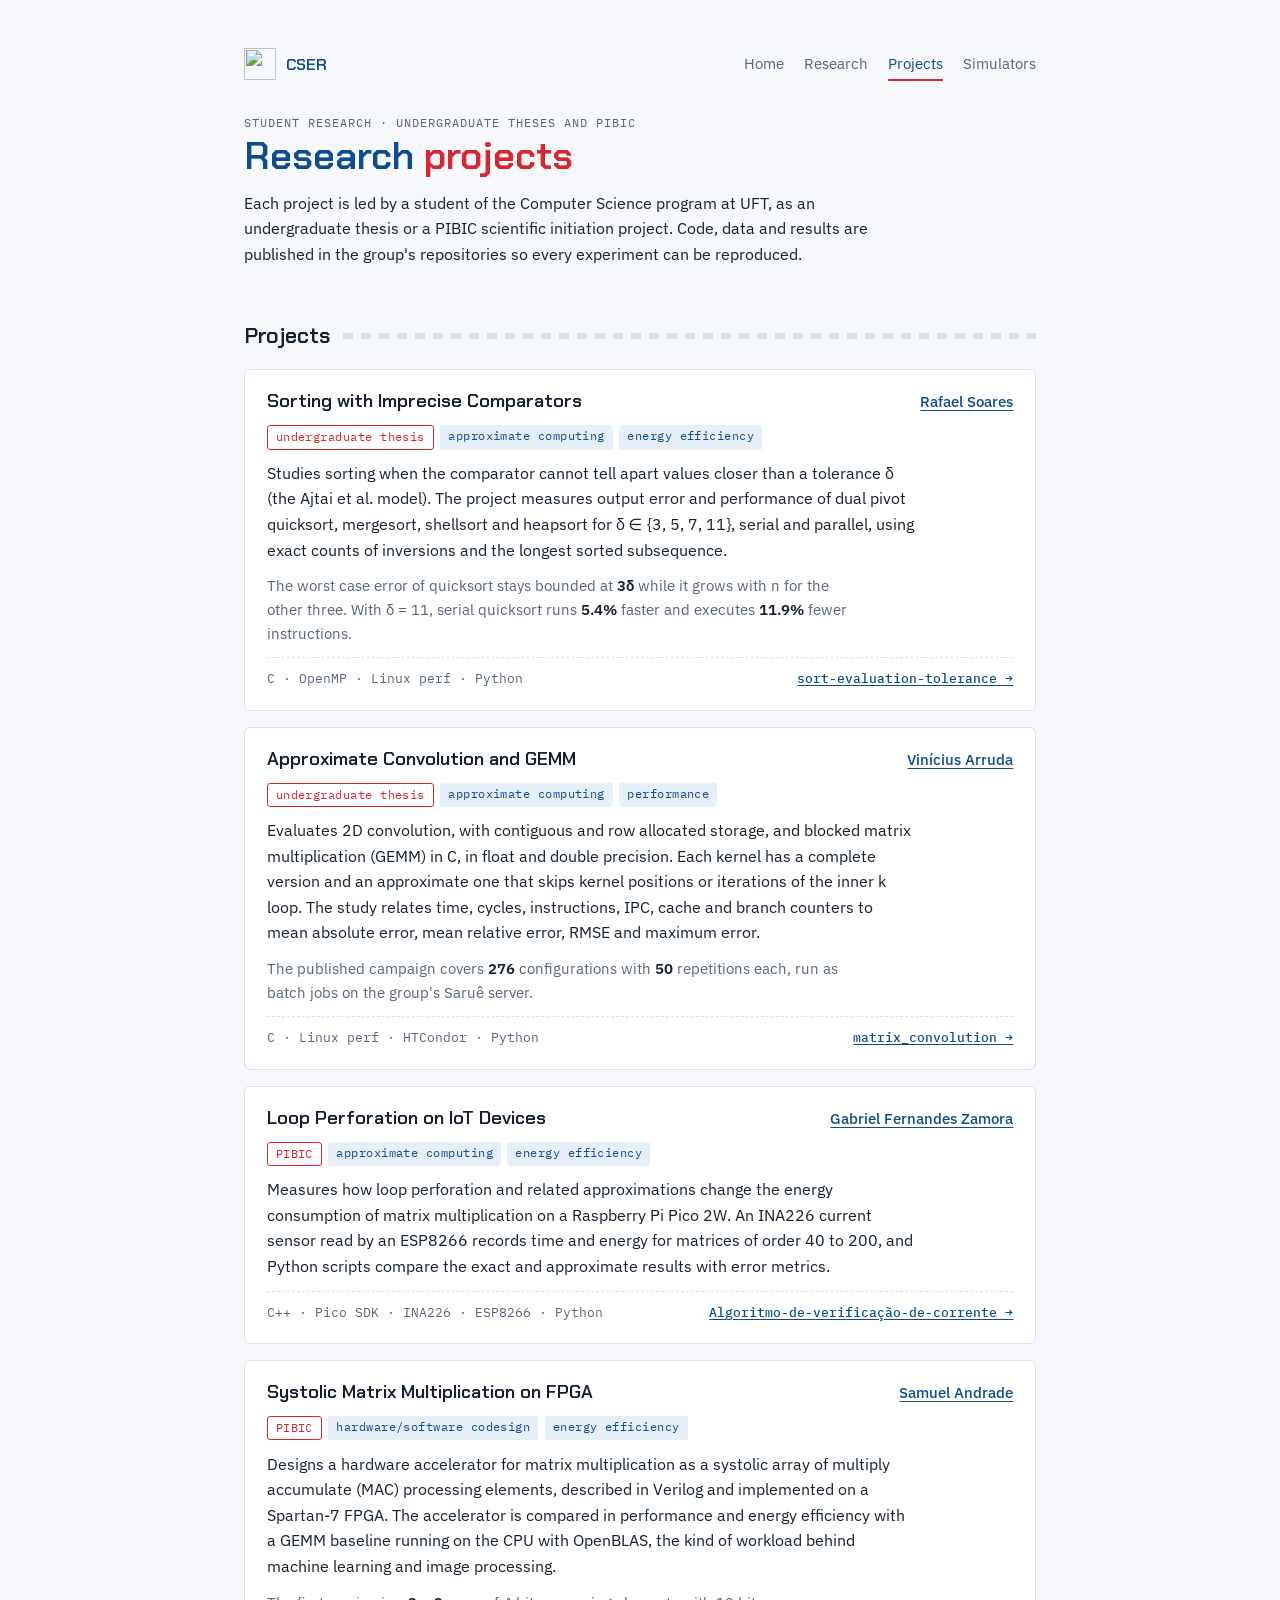
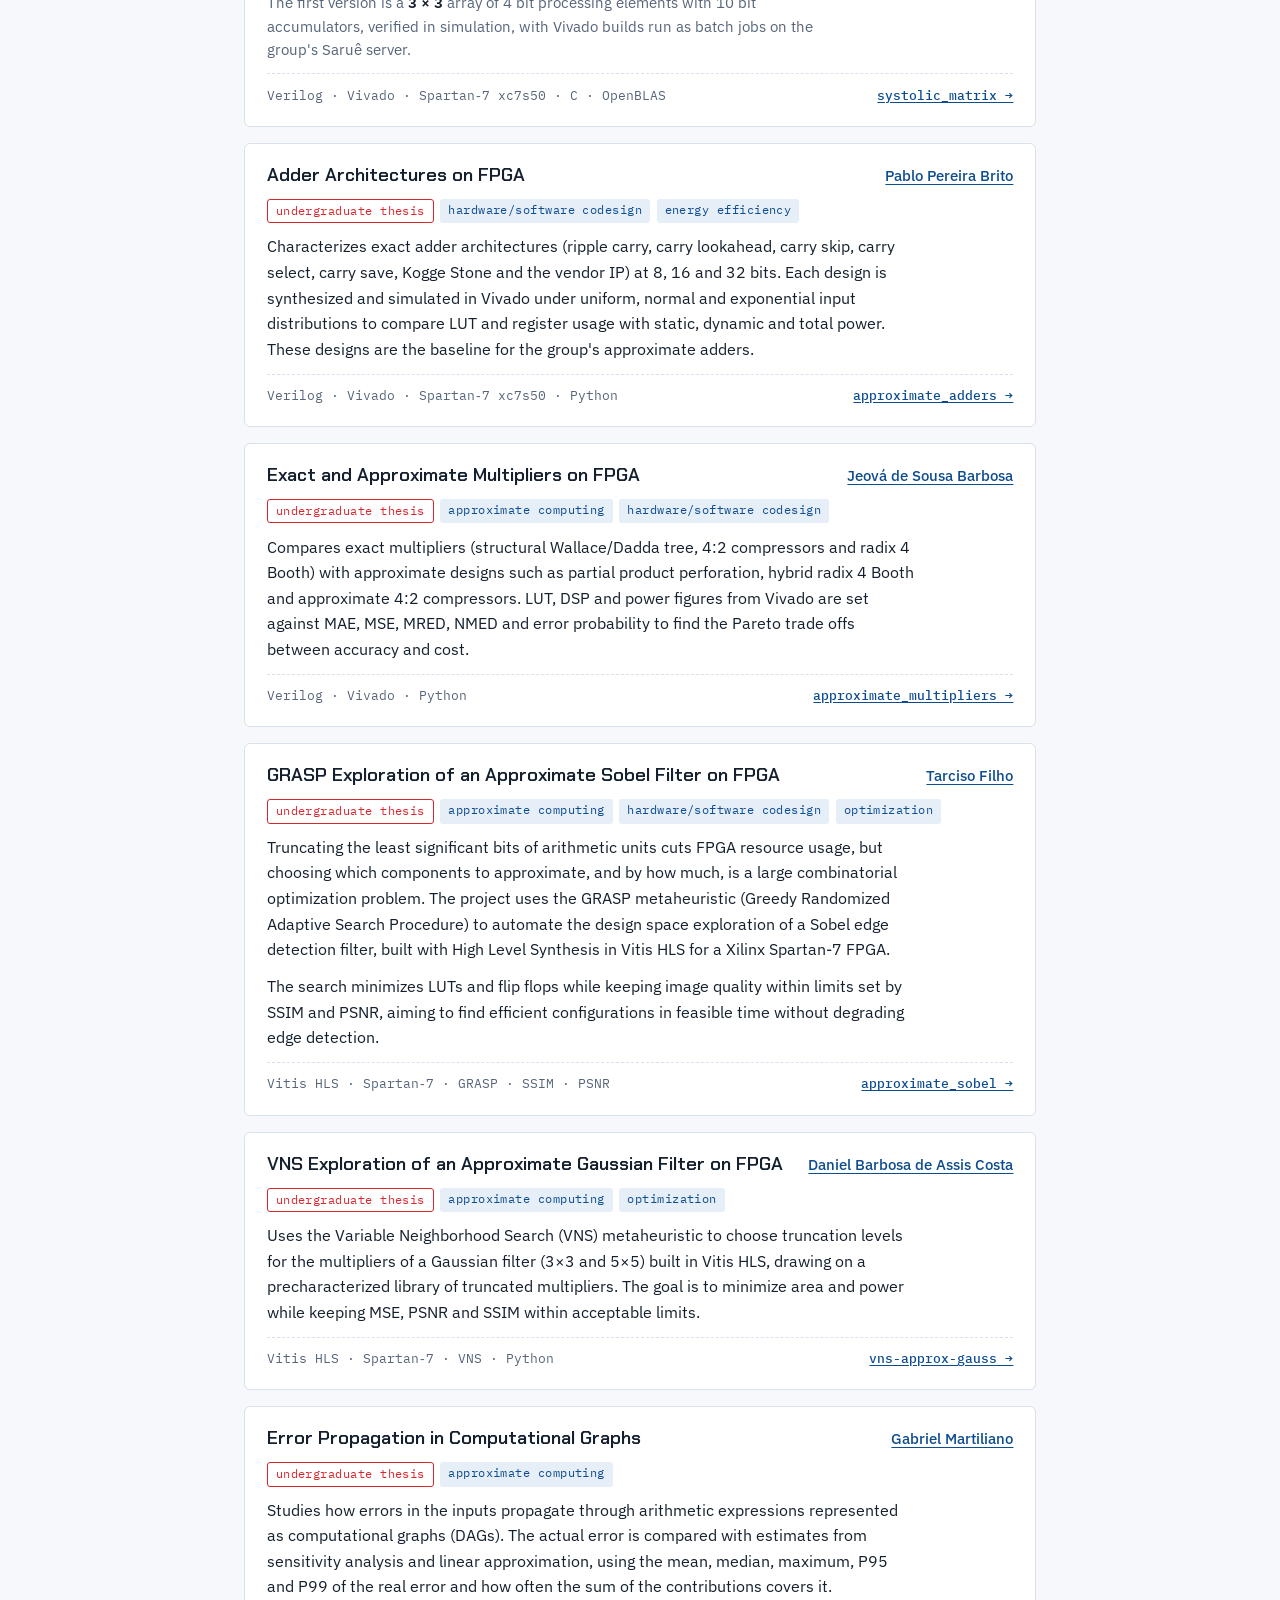
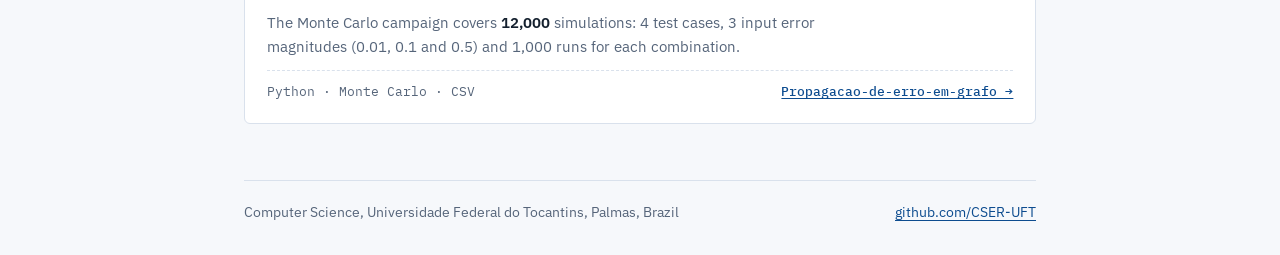
==== commit 19ef6f7e: "Adiciona o projeto do Daniel (VNS para filtro Gaussiano aproximado em FPGA)" ====
--- a/projects.html
+++ b/projects.html
@@ -125,6 +125,16 @@
       <div class="spec"><span class="stack">Vitis HLS &middot; Spartan&#8209;7 &middot; GRASP &middot; SSIM &middot; PSNR</span><a class="repo" href="https://github.com/CSER-UFT/approximate_sobel">approximate_sobel &rarr;</a></div>
     </article>
 
+    <article class="project" id="gaussian">
+      <div class="project-head">
+        <h3>VNS Exploration of an Approximate Gaussian Filter on FPGA</h3>
+        <div class="people"><a href="https://github.com/assisDaniel">Daniel Barbosa de Assis Costa</a></div>
+      </div>
+      <div class="tags"><span class="tag kind">undergraduate thesis</span><span class="tag">approximate computing</span><span class="tag">optimization</span></div>
+      <p>Uses the Variable Neighborhood Search (VNS) metaheuristic to choose truncation levels for the multipliers of a Gaussian filter (3&times;3 and 5&times;5) built in Vitis HLS, drawing on a precharacterized library of truncated multipliers. The goal is to minimize area and power while keeping MSE, PSNR and SSIM within acceptable limits.</p>
+      <div class="spec"><span class="stack">Vitis HLS &middot; Spartan&#8209;7 &middot; VNS &middot; Python</span><a class="repo" href="https://github.com/CSER-UFT/vns-approx-gauss">vns-approx-gauss &rarr;</a></div>
+    </article>
+
     <article class="project" id="error-propagation">
       <div class="project-head">
         <h3>Error Propagation in Computational Graphs</h3>
